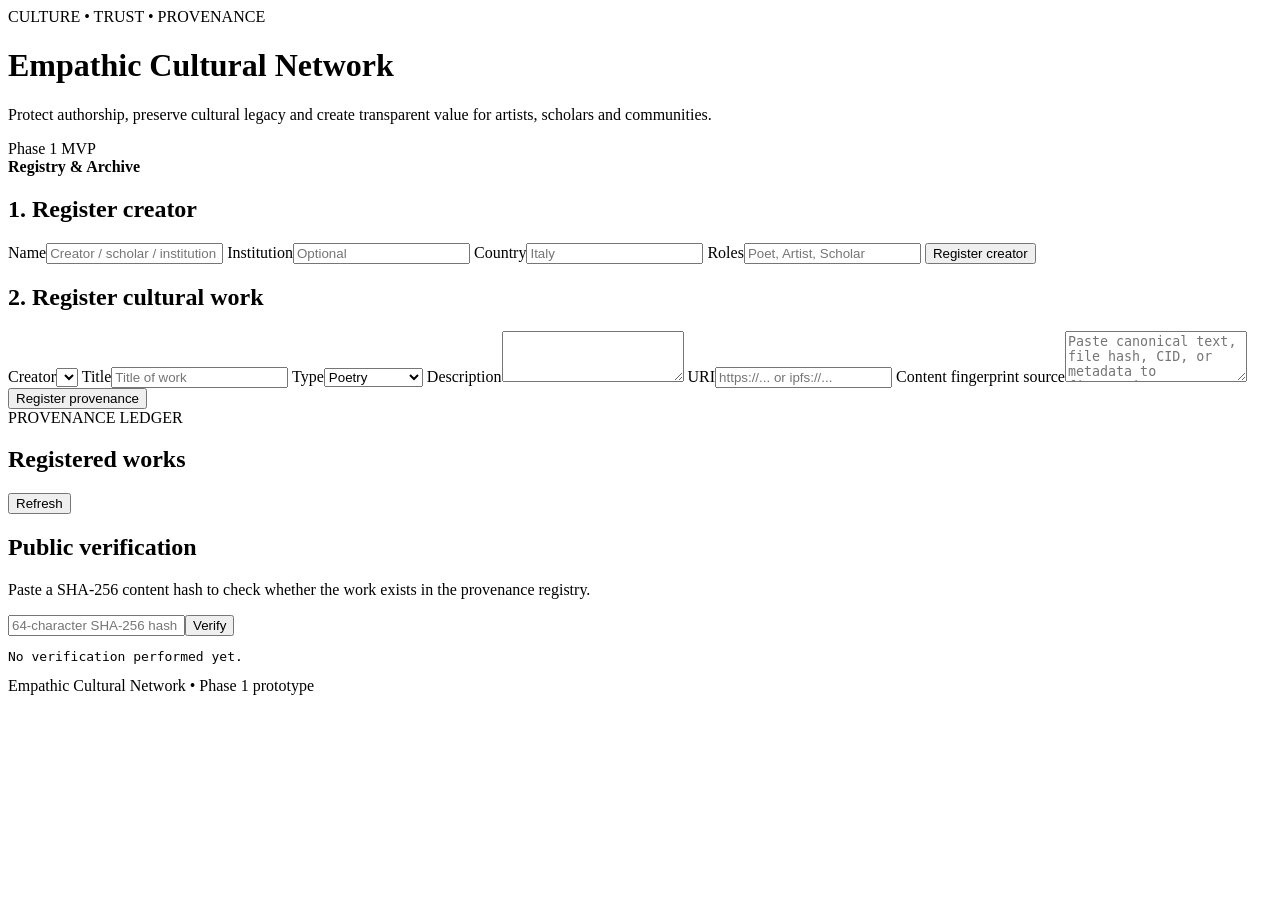
==== src/Empathic.Api/wwwroot/index.html @ 3e3ed970 "feat: add Phase 1 web interface" ====
<!doctype html>
<html lang="en">
<head>
  <meta charset="utf-8" />
  <meta name="viewport" content="width=device-width, initial-scale=1" />
  <title>Empathic Cultural Network</title>
  <link rel="stylesheet" href="styles.css" />
</head>
<body>
<header class="hero">
  <div>
    <span class="eyebrow">CULTURE • TRUST • PROVENANCE</span>
    <h1>Empathic Cultural Network</h1>
    <p>Protect authorship, preserve cultural legacy and create transparent value for artists, scholars and communities.</p>
  </div>
  <div class="badge">Phase 1 MVP<br><strong>Registry & Archive</strong></div>
</header>

<main>
  <section class="stats" id="stats"></section>

  <section class="grid two">
    <article class="card">
      <h2>1. Register creator</h2>
      <form id="creatorForm">
        <label>Name<input name="displayName" required placeholder="Creator / scholar / institution" /></label>
        <label>Institution<input name="institution" placeholder="Optional" /></label>
        <label>Country<input name="country" placeholder="Italy" /></label>
        <label>Roles<input name="roles" placeholder="Poet, Artist, Scholar" /></label>
        <button>Register creator</button>
      </form>
    </article>

    <article class="card">
      <h2>2. Register cultural work</h2>
      <form id="workForm">
        <label>Creator<select name="creatorId" id="creatorSelect" required></select></label>
        <label>Title<input name="title" required placeholder="Title of work" /></label>
        <label>Type<select name="workType"><option>Poetry</option><option>Painting</option><option>Manifesto</option><option>Performance</option><option>Music</option><option>Research</option><option>Other</option></select></label>
        <label>Description<textarea name="description" rows="3"></textarea></label>
        <label>URI<input name="externalUri" placeholder="https://... or ipfs://..." /></label>
        <label>Content fingerprint source<textarea name="contentFingerprintSource" rows="3" placeholder="Paste canonical text, file hash, CID, or metadata to fingerprint"></textarea></label>
        <button>Register provenance</button>
      </form>
    </article>
  </section>

  <section class="card">
    <div class="section-head">
      <div><span class="eyebrow">PROVENANCE LEDGER</span><h2>Registered works</h2></div>
      <button class="secondary" onclick="loadWorks()">Refresh</button>
    </div>
    <div id="works"></div>
  </section>

  <section class="card verify">
    <h2>Public verification</h2>
    <p>Paste a SHA-256 content hash to check whether the work exists in the provenance registry.</p>
    <div class="inline"><input id="verifyHash" placeholder="64-character SHA-256 hash"/><button onclick="verifyHash()">Verify</button></div>
    <pre id="verifyResult">No verification performed yet.</pre>
  </section>
</main>

<footer>Empathic Cultural Network • Phase 1 prototype</footer>
<script src="app.js"></script>
</body>
</html>
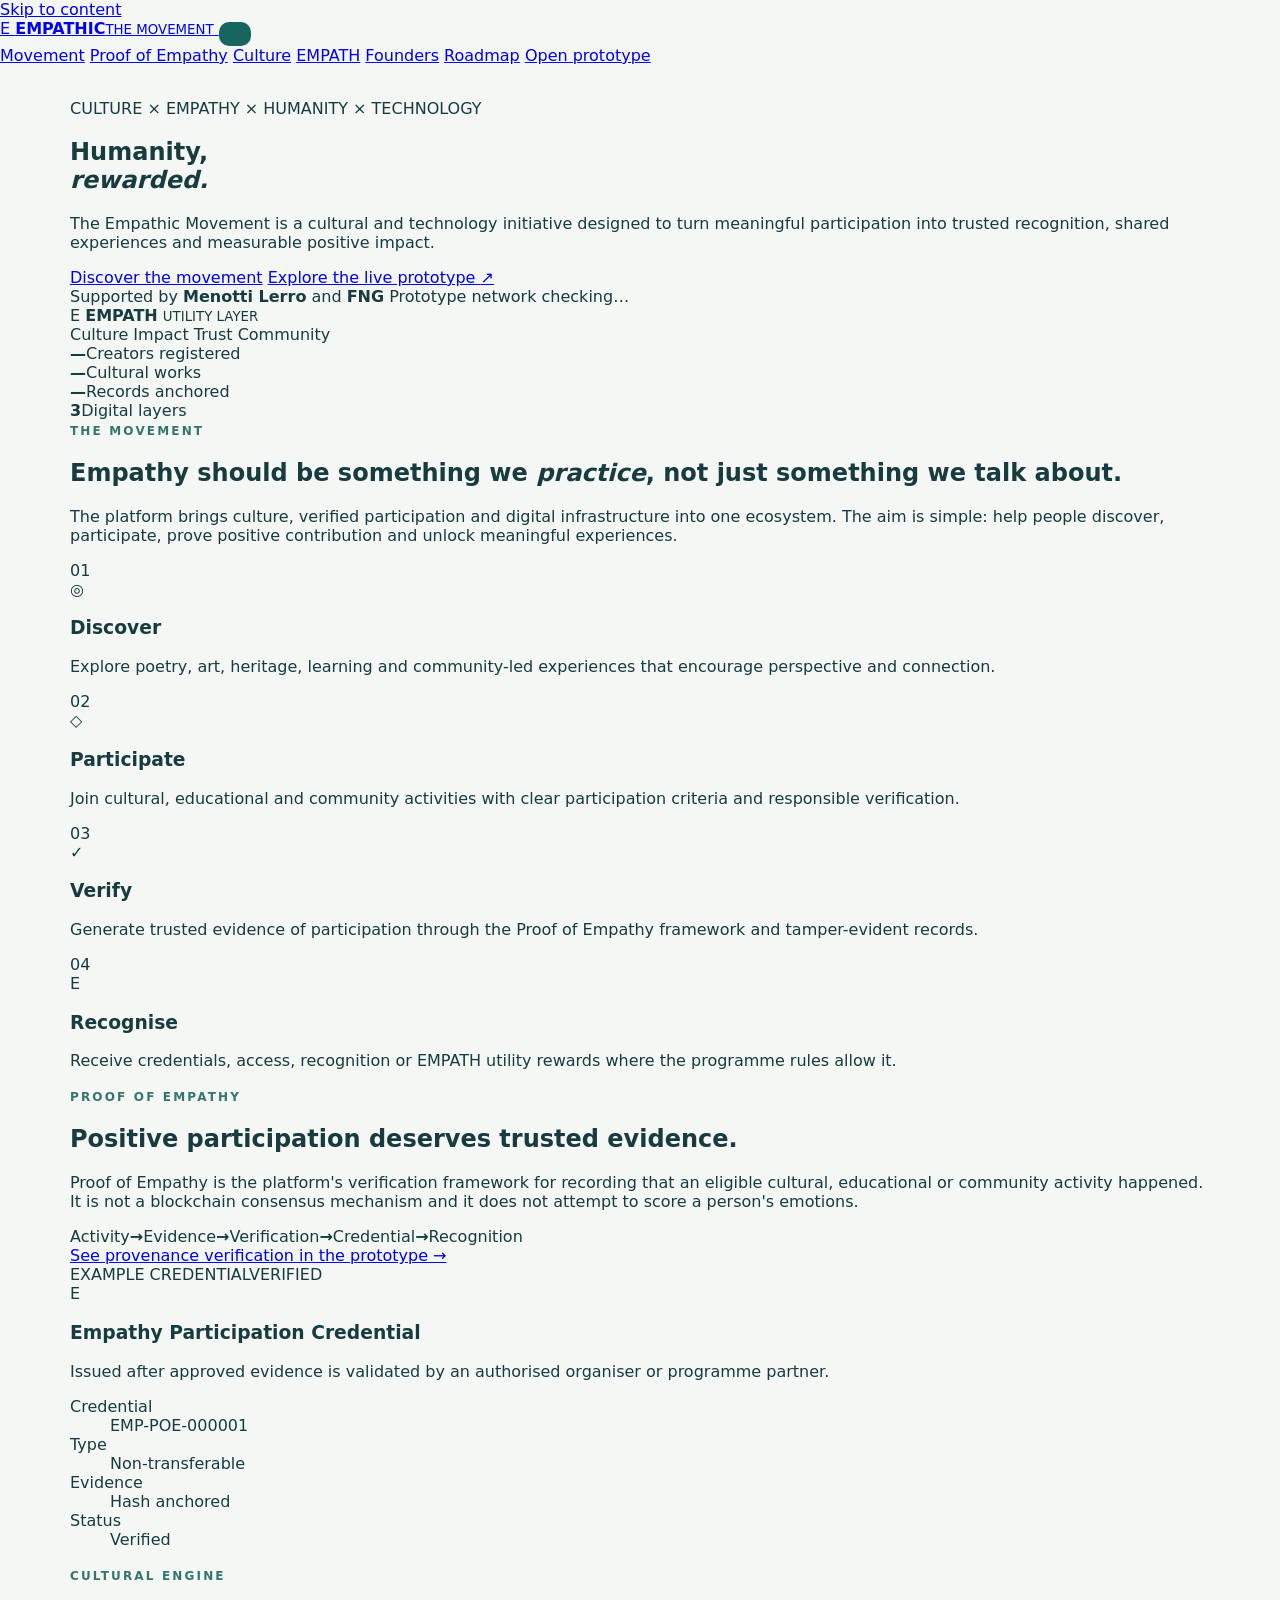
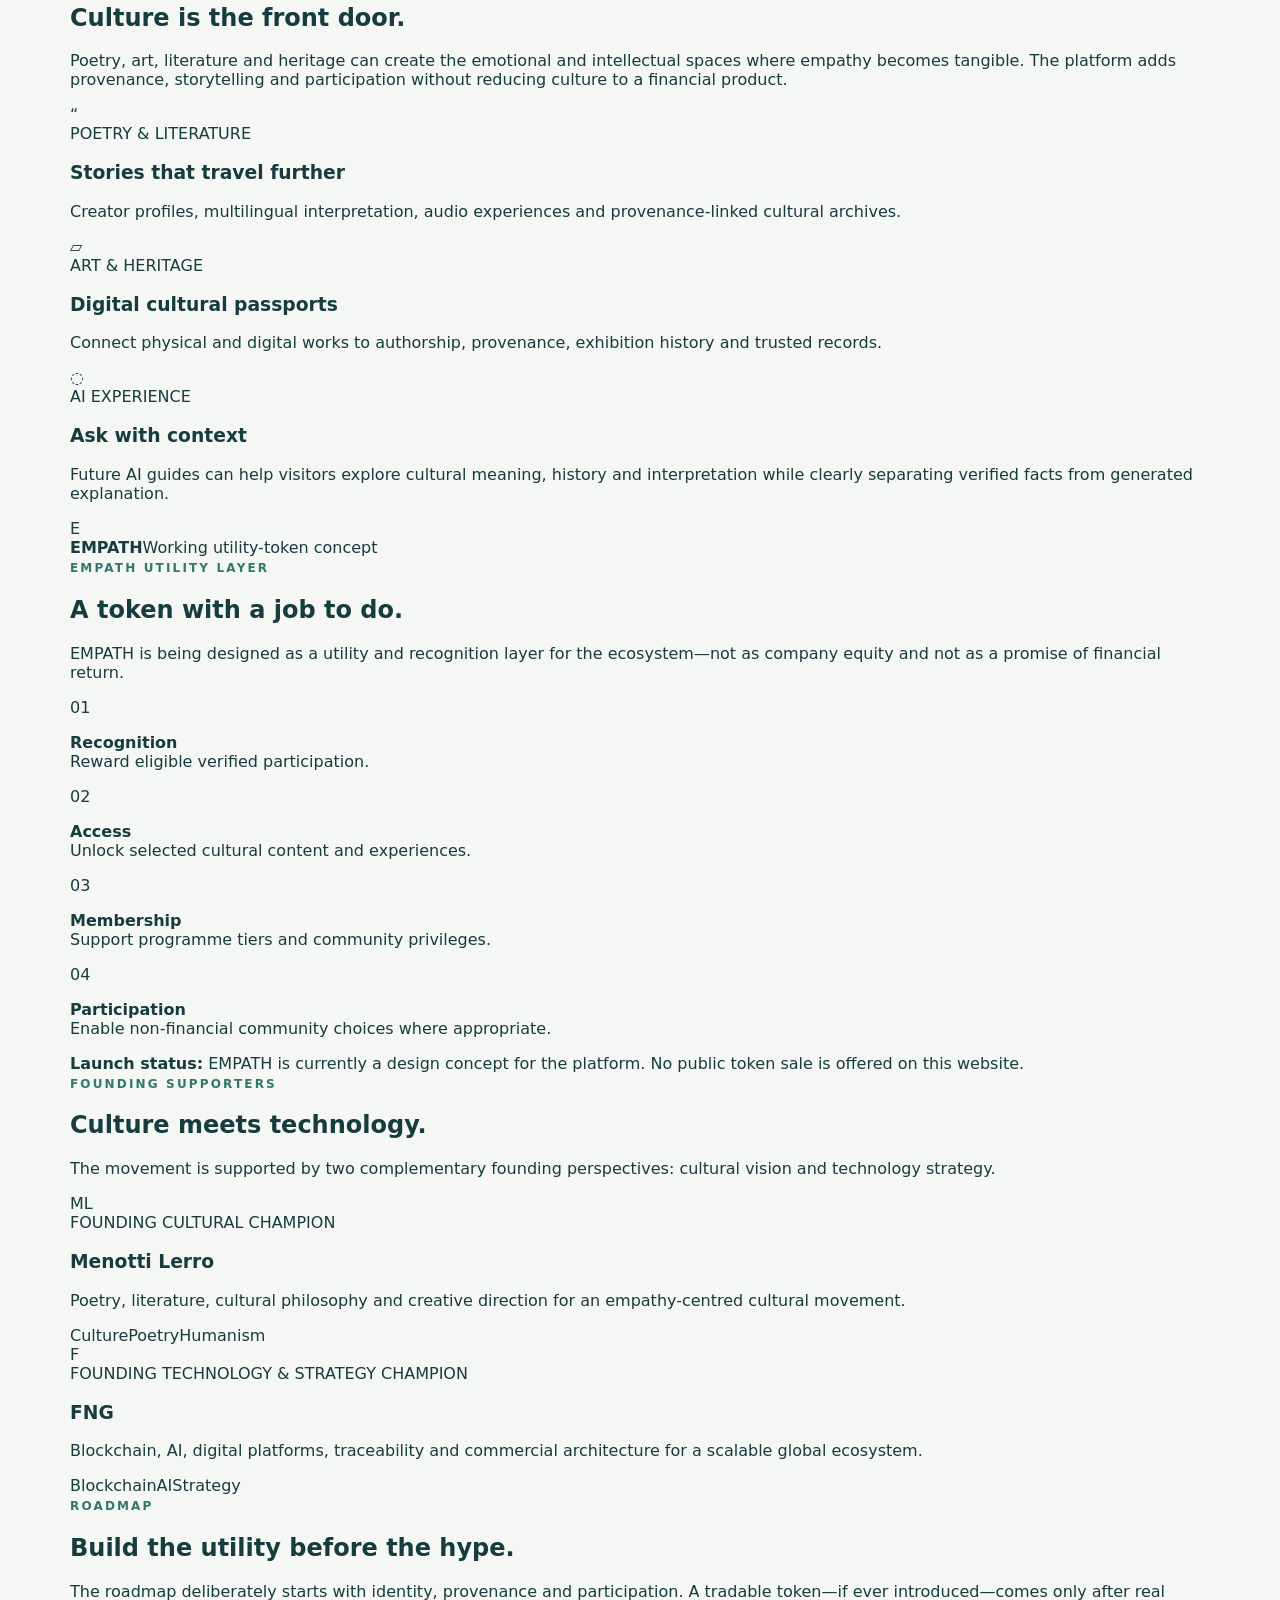
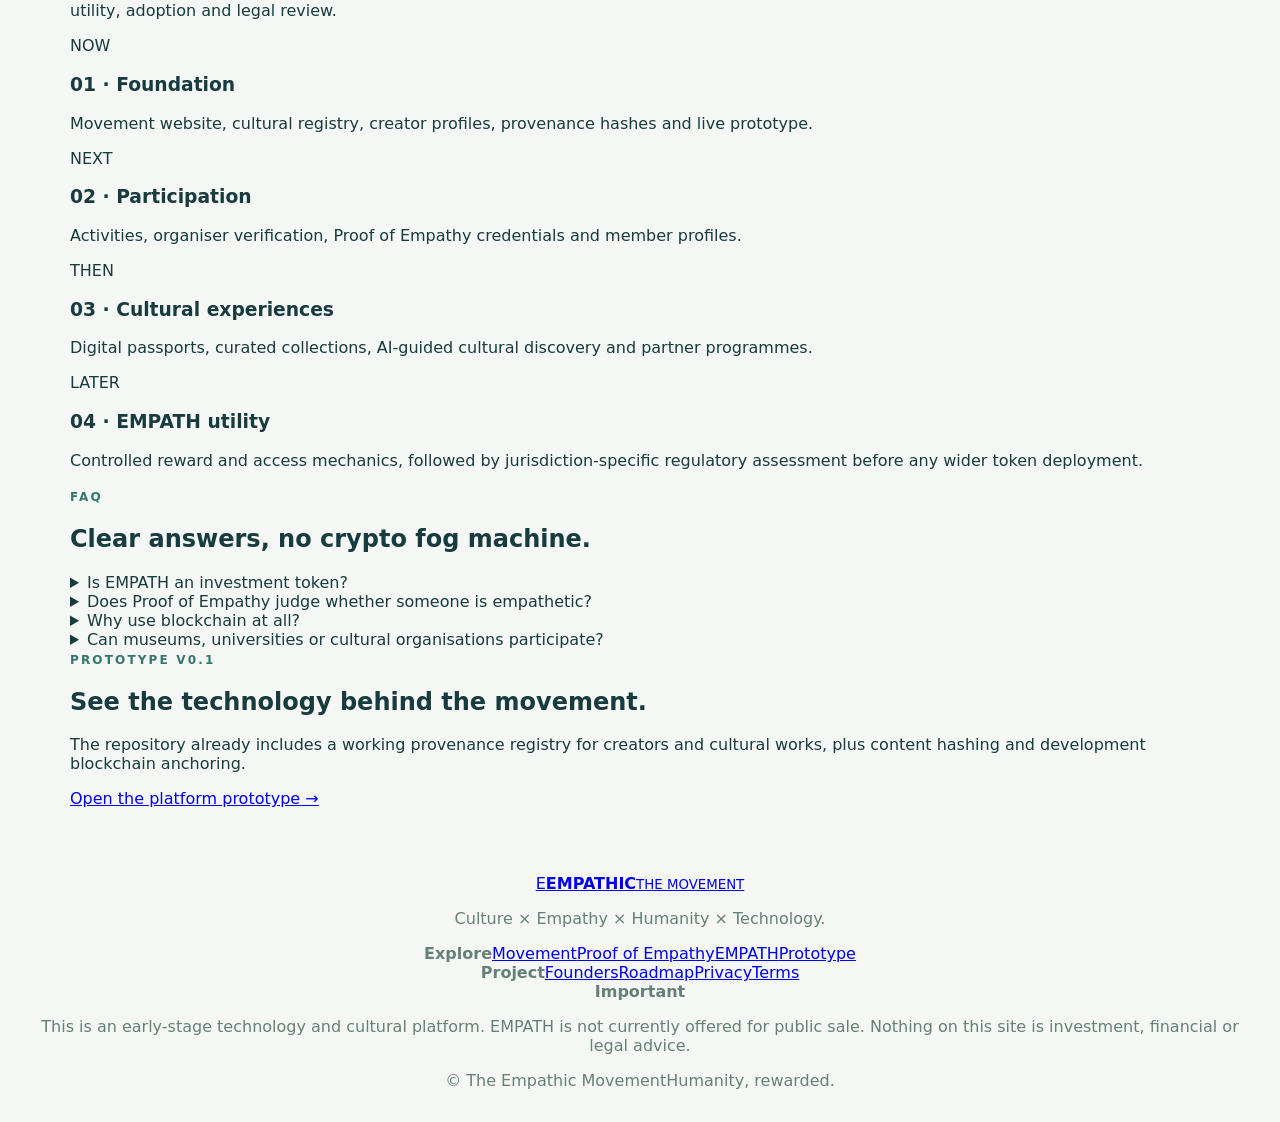
==== commit 8b41893d: "Build complete Empathic Movement public website" ====
--- a/src/Empathic.Api/wwwroot/index.html
+++ b/src/Empathic.Api/wwwroot/index.html
@@ -3,65 +3,214 @@
 <head>
   <meta charset="utf-8" />
   <meta name="viewport" content="width=device-width, initial-scale=1" />
-  <title>Empathic Cultural Network</title>
+  <meta name="description" content="The Empathic Movement connects culture, empathy, technology and verified positive participation. Explore the EMPATH utility concept, Proof of Empathy, cultural provenance and the live registry prototype." />
+  <meta name="theme-color" content="#0b2530" />
+  <meta property="og:title" content="The Empathic Movement" />
+  <meta property="og:description" content="Culture × Empathy × Humanity × Technology." />
+  <meta property="og:type" content="website" />
+  <title>The Empathic Movement | Humanity, rewarded.</title>
+  <link rel="icon" href="favicon.svg" type="image/svg+xml" />
+  <link rel="manifest" href="manifest.webmanifest" />
   <link rel="stylesheet" href="styles.css" />
 </head>
 <body>
-<header class="hero">
-  <div>
-    <span class="eyebrow">CULTURE • TRUST • PROVENANCE</span>
-    <h1>Empathic Cultural Network</h1>
-    <p>Protect authorship, preserve cultural legacy and create transparent value for artists, scholars and communities.</p>
-  </div>
-  <div class="badge">Phase 1 MVP<br><strong>Registry & Archive</strong></div>
-</header>
-
-<main>
-  <section class="stats" id="stats"></section>
-
-  <section class="grid two">
-    <article class="card">
-      <h2>1. Register creator</h2>
-      <form id="creatorForm">
-        <label>Name<input name="displayName" required placeholder="Creator / scholar / institution" /></label>
-        <label>Institution<input name="institution" placeholder="Optional" /></label>
-        <label>Country<input name="country" placeholder="Italy" /></label>
-        <label>Roles<input name="roles" placeholder="Poet, Artist, Scholar" /></label>
-        <button>Register creator</button>
-      </form>
-    </article>
-
-    <article class="card">
-      <h2>2. Register cultural work</h2>
-      <form id="workForm">
-        <label>Creator<select name="creatorId" id="creatorSelect" required></select></label>
-        <label>Title<input name="title" required placeholder="Title of work" /></label>
-        <label>Type<select name="workType"><option>Poetry</option><option>Painting</option><option>Manifesto</option><option>Performance</option><option>Music</option><option>Research</option><option>Other</option></select></label>
-        <label>Description<textarea name="description" rows="3"></textarea></label>
-        <label>URI<input name="externalUri" placeholder="https://... or ipfs://..." /></label>
-        <label>Content fingerprint source<textarea name="contentFingerprintSource" rows="3" placeholder="Paste canonical text, file hash, CID, or metadata to fingerprint"></textarea></label>
-        <button>Register provenance</button>
-      </form>
-    </article>
-  </section>
-
-  <section class="card">
-    <div class="section-head">
-      <div><span class="eyebrow">PROVENANCE LEDGER</span><h2>Registered works</h2></div>
-      <button class="secondary" onclick="loadWorks()">Refresh</button>
+  <a class="skip-link" href="#main">Skip to content</a>
+
+  <header class="site-header" id="top">
+    <div class="nav-shell">
+      <a class="brand" href="#top" aria-label="Empathic Movement home">
+        <span class="brand-mark" aria-hidden="true">E</span>
+        <span><strong>EMPATHIC</strong><small>THE MOVEMENT</small></span>
+      </a>
+      <button class="menu-toggle" id="menuToggle" aria-expanded="false" aria-controls="siteNav" aria-label="Open navigation">
+        <span></span><span></span><span></span>
+      </button>
+      <nav class="site-nav" id="siteNav" aria-label="Primary navigation">
+        <a href="#movement">Movement</a>
+        <a href="#proof">Proof of Empathy</a>
+        <a href="#culture">Culture</a>
+        <a href="#empath">EMPATH</a>
+        <a href="#founders">Founders</a>
+        <a href="#roadmap">Roadmap</a>
+        <a class="nav-cta" href="platform.html">Open prototype</a>
+      </nav>
     </div>
-    <div id="works"></div>
-  </section>
-
-  <section class="card verify">
-    <h2>Public verification</h2>
-    <p>Paste a SHA-256 content hash to check whether the work exists in the provenance registry.</p>
-    <div class="inline"><input id="verifyHash" placeholder="64-character SHA-256 hash"/><button onclick="verifyHash()">Verify</button></div>
-    <pre id="verifyResult">No verification performed yet.</pre>
-  </section>
-</main>
-
-<footer>Empathic Cultural Network • Phase 1 prototype</footer>
-<script src="app.js"></script>
+  </header>
+
+  <main id="main">
+    <section class="hero-section">
+      <div class="hero-glow hero-glow-one"></div>
+      <div class="hero-glow hero-glow-two"></div>
+      <div class="container hero-grid">
+        <div class="hero-copy reveal">
+          <span class="kicker"><span class="status-dot"></span> CULTURE × EMPATHY × HUMANITY × TECHNOLOGY</span>
+          <h1>Humanity,<br><em>rewarded.</em></h1>
+          <p class="hero-lead">The Empathic Movement is a cultural and technology initiative designed to turn meaningful participation into trusted recognition, shared experiences and measurable positive impact.</p>
+          <div class="hero-actions">
+            <a class="button button-primary" href="#movement">Discover the movement</a>
+            <a class="button button-ghost" href="platform.html">Explore the live prototype <span aria-hidden="true">↗</span></a>
+          </div>
+          <div class="trust-row">
+            <span>Supported by <strong>Menotti Lerro</strong> and <strong>FNG</strong></span>
+            <span class="trust-divider"></span>
+            <span id="networkStatus">Prototype network checking…</span>
+          </div>
+        </div>
+
+        <div class="hero-visual reveal" aria-label="Empathic ecosystem visualisation">
+          <div class="orbit-card">
+            <div class="orbit orbit-a"></div>
+            <div class="orbit orbit-b"></div>
+            <div class="orbit orbit-c"></div>
+            <div class="core-token">
+              <span class="core-symbol">E</span>
+              <strong>EMPATH</strong>
+              <small>UTILITY LAYER</small>
+            </div>
+            <span class="node node-culture">Culture</span>
+            <span class="node node-impact">Impact</span>
+            <span class="node node-trust">Trust</span>
+            <span class="node node-community">Community</span>
+          </div>
+        </div>
+      </div>
+    </section>
+
+    <section class="network-strip" aria-label="Prototype network statistics">
+      <div class="container stats-grid">
+        <div class="live-stat"><strong id="statCreators">—</strong><span>Creators registered</span></div>
+        <div class="live-stat"><strong id="statWorks">—</strong><span>Cultural works</span></div>
+        <div class="live-stat"><strong id="statAnchored">—</strong><span>Records anchored</span></div>
+        <div class="live-stat"><strong>3</strong><span>Digital layers</span></div>
+      </div>
+    </section>
+
+    <section class="section" id="movement">
+      <div class="container">
+        <div class="section-heading reveal">
+          <span class="eyebrow">THE MOVEMENT</span>
+          <h2>Empathy should be something we <em>practice</em>, not just something we talk about.</h2>
+          <p>The platform brings culture, verified participation and digital infrastructure into one ecosystem. The aim is simple: help people discover, participate, prove positive contribution and unlock meaningful experiences.</p>
+        </div>
+
+        <div class="loop-grid">
+          <article class="loop-card reveal"><span class="step-number">01</span><div class="loop-icon">◎</div><h3>Discover</h3><p>Explore poetry, art, heritage, learning and community-led experiences that encourage perspective and connection.</p></article>
+          <article class="loop-card reveal"><span class="step-number">02</span><div class="loop-icon">◇</div><h3>Participate</h3><p>Join cultural, educational and community activities with clear participation criteria and responsible verification.</p></article>
+          <article class="loop-card reveal"><span class="step-number">03</span><div class="loop-icon">✓</div><h3>Verify</h3><p>Generate trusted evidence of participation through the Proof of Empathy framework and tamper-evident records.</p></article>
+          <article class="loop-card reveal"><span class="step-number">04</span><div class="loop-icon">E</div><h3>Recognise</h3><p>Receive credentials, access, recognition or EMPATH utility rewards where the programme rules allow it.</p></article>
+        </div>
+      </div>
+    </section>
+
+    <section class="section section-dark" id="proof">
+      <div class="container proof-grid">
+        <div class="proof-copy reveal">
+          <span class="eyebrow light">PROOF OF EMPATHY</span>
+          <h2>Positive participation deserves trusted evidence.</h2>
+          <p>Proof of Empathy is the platform's verification framework for recording that an eligible cultural, educational or community activity happened. It is not a blockchain consensus mechanism and it does not attempt to score a person's emotions.</p>
+          <div class="proof-flow" aria-label="Proof of Empathy process">
+            <span>Activity</span><b>→</b><span>Evidence</span><b>→</b><span>Verification</span><b>→</b><span>Credential</span><b>→</b><span>Recognition</span>
+          </div>
+          <a class="text-link light-link" href="platform.html">See provenance verification in the prototype →</a>
+        </div>
+        <div class="proof-panel reveal">
+          <div class="proof-panel-header"><span class="tiny-label">EXAMPLE CREDENTIAL</span><span class="verified-pill">VERIFIED</span></div>
+          <div class="credential-mark">E</div>
+          <h3>Empathy Participation Credential</h3>
+          <p>Issued after approved evidence is validated by an authorised organiser or programme partner.</p>
+          <dl class="credential-data"><div><dt>Credential</dt><dd>EMP-POE-000001</dd></div><div><dt>Type</dt><dd>Non-transferable</dd></div><div><dt>Evidence</dt><dd>Hash anchored</dd></div><div><dt>Status</dt><dd>Verified</dd></div></dl>
+        </div>
+      </div>
+    </section>
+
+    <section class="section" id="culture">
+      <div class="container">
+        <div class="split-heading reveal">
+          <div><span class="eyebrow">CULTURAL ENGINE</span><h2>Culture is the front door.</h2></div>
+          <p>Poetry, art, literature and heritage can create the emotional and intellectual spaces where empathy becomes tangible. The platform adds provenance, storytelling and participation without reducing culture to a financial product.</p>
+        </div>
+
+        <div class="culture-grid">
+          <article class="feature feature-wide reveal"><div class="feature-visual poetry-visual"><span>“</span><div class="poem-lines"><i></i><i></i><i></i><i></i></div></div><div><span class="tiny-label">POETRY & LITERATURE</span><h3>Stories that travel further</h3><p>Creator profiles, multilingual interpretation, audio experiences and provenance-linked cultural archives.</p></div></article>
+          <article class="feature reveal"><div class="feature-icon">▱</div><span class="tiny-label">ART & HERITAGE</span><h3>Digital cultural passports</h3><p>Connect physical and digital works to authorship, provenance, exhibition history and trusted records.</p></article>
+          <article class="feature reveal"><div class="feature-icon">◌</div><span class="tiny-label">AI EXPERIENCE</span><h3>Ask with context</h3><p>Future AI guides can help visitors explore cultural meaning, history and interpretation while clearly separating verified facts from generated explanation.</p></article>
+        </div>
+      </div>
+    </section>
+
+    <section class="section token-section" id="empath">
+      <div class="container token-grid">
+        <div class="token-visual reveal">
+          <div class="token-coin"><div class="token-ring"><span>E</span></div></div>
+          <div class="token-caption"><strong>EMPATH</strong><span>Working utility-token concept</span></div>
+        </div>
+        <div class="token-copy reveal">
+          <span class="eyebrow">EMPATH UTILITY LAYER</span>
+          <h2>A token with a job to do.</h2>
+          <p>EMPATH is being designed as a utility and recognition layer for the ecosystem—not as company equity and not as a promise of financial return.</p>
+          <div class="utility-list">
+            <div><span>01</span><p><strong>Recognition</strong><br>Reward eligible verified participation.</p></div>
+            <div><span>02</span><p><strong>Access</strong><br>Unlock selected cultural content and experiences.</p></div>
+            <div><span>03</span><p><strong>Membership</strong><br>Support programme tiers and community privileges.</p></div>
+            <div><span>04</span><p><strong>Participation</strong><br>Enable non-financial community choices where appropriate.</p></div>
+          </div>
+          <div class="notice"><strong>Launch status:</strong> EMPATH is currently a design concept for the platform. No public token sale is offered on this website.</div>
+        </div>
+      </div>
+    </section>
+
+    <section class="section section-soft" id="founders">
+      <div class="container">
+        <div class="section-heading compact reveal"><span class="eyebrow">FOUNDING SUPPORTERS</span><h2>Culture meets technology.</h2><p>The movement is supported by two complementary founding perspectives: cultural vision and technology strategy.</p></div>
+        <div class="founder-grid">
+          <article class="founder-card reveal"><div class="founder-monogram">ML</div><div><span class="tiny-label">FOUNDING CULTURAL CHAMPION</span><h3>Menotti Lerro</h3><p>Poetry, literature, cultural philosophy and creative direction for an empathy-centred cultural movement.</p><div class="tag-row"><span>Culture</span><span>Poetry</span><span>Humanism</span></div></div></article>
+          <article class="founder-card reveal"><div class="founder-monogram alternate">F</div><div><span class="tiny-label">FOUNDING TECHNOLOGY & STRATEGY CHAMPION</span><h3>FNG</h3><p>Blockchain, AI, digital platforms, traceability and commercial architecture for a scalable global ecosystem.</p><div class="tag-row"><span>Blockchain</span><span>AI</span><span>Strategy</span></div></div></article>
+        </div>
+      </div>
+    </section>
+
+    <section class="section" id="roadmap">
+      <div class="container">
+        <div class="split-heading reveal"><div><span class="eyebrow">ROADMAP</span><h2>Build the utility before the hype.</h2></div><p>The roadmap deliberately starts with identity, provenance and participation. A tradable token—if ever introduced—comes only after real utility, adoption and legal review.</p></div>
+        <div class="roadmap">
+          <article class="roadmap-item active reveal"><span>NOW</span><div><h3>01 · Foundation</h3><p>Movement website, cultural registry, creator profiles, provenance hashes and live prototype.</p></div></article>
+          <article class="roadmap-item reveal"><span>NEXT</span><div><h3>02 · Participation</h3><p>Activities, organiser verification, Proof of Empathy credentials and member profiles.</p></div></article>
+          <article class="roadmap-item reveal"><span>THEN</span><div><h3>03 · Cultural experiences</h3><p>Digital passports, curated collections, AI-guided cultural discovery and partner programmes.</p></div></article>
+          <article class="roadmap-item reveal"><span>LATER</span><div><h3>04 · EMPATH utility</h3><p>Controlled reward and access mechanics, followed by jurisdiction-specific regulatory assessment before any wider token deployment.</p></div></article>
+        </div>
+      </div>
+    </section>
+
+    <section class="section faq-section" id="faq">
+      <div class="container faq-grid">
+        <div class="reveal"><span class="eyebrow">FAQ</span><h2>Clear answers, no crypto fog machine.</h2></div>
+        <div class="accordion reveal">
+          <details><summary>Is EMPATH an investment token?</summary><p>No. The current design positions EMPATH as a utility and recognition mechanism. The platform does not promise returns, profit sharing or ownership of the operating company to token holders.</p></details>
+          <details><summary>Does Proof of Empathy judge whether someone is empathetic?</summary><p>No. It verifies eligible participation or evidence defined by a programme. It should not claim to measure a person's inner emotional state.</p></details>
+          <details><summary>Why use blockchain at all?</summary><p>For narrow cases where tamper-evident provenance, credentials or auditability add value. Ordinary application data stays off-chain where that is safer, cheaper and more private.</p></details>
+          <details><summary>Can museums, universities or cultural organisations participate?</summary><p>That is a core intended direction. Partner organisations could register activities, verify participation, issue cultural passports and run branded cultural programmes.</p></details>
+        </div>
+      </div>
+    </section>
+
+    <section class="cta-section">
+      <div class="container cta-card reveal">
+        <div><span class="eyebrow light">PROTOTYPE V0.1</span><h2>See the technology behind the movement.</h2><p>The repository already includes a working provenance registry for creators and cultural works, plus content hashing and development blockchain anchoring.</p></div>
+        <a class="button button-light" href="platform.html">Open the platform prototype →</a>
+      </div>
+    </section>
+  </main>
+
+  <footer class="site-footer">
+    <div class="container footer-grid">
+      <div><a class="brand footer-brand" href="#top"><span class="brand-mark">E</span><span><strong>EMPATHIC</strong><small>THE MOVEMENT</small></span></a><p>Culture × Empathy × Humanity × Technology.</p></div>
+      <div><strong>Explore</strong><a href="#movement">Movement</a><a href="#proof">Proof of Empathy</a><a href="#empath">EMPATH</a><a href="platform.html">Prototype</a></div>
+      <div><strong>Project</strong><a href="#founders">Founders</a><a href="#roadmap">Roadmap</a><a href="privacy.html">Privacy</a><a href="terms.html">Terms</a></div>
+      <div class="footer-note"><strong>Important</strong><p>This is an early-stage technology and cultural platform. EMPATH is not currently offered for public sale. Nothing on this site is investment, financial or legal advice.</p></div>
+    </div>
+    <div class="container footer-bottom"><span>© <span id="year"></span> The Empathic Movement</span><span>Humanity, rewarded.</span></div>
+  </footer>
+
+  <script src="site.js" defer></script>
 </body>
 </html>
--- a/src/Empathic.Api/wwwroot/styles.css
+++ b/src/Empathic.Api/wwwroot/styles.css
@@ -0,0 +1 @@
+:root{font-family:Inter,ui-sans-serif,system-ui,-apple-system,BlinkMacSystemFont,"Segoe UI",sans-serif;color:#173b3f;background:#f4f7f3}*{box-sizing:border-box}body{margin:0}.hero{padding:52px max(24px,calc((100vw - 1180px)/2));display:flex;justify-content:space-between;gap:32px;align-items:center;background:linear-gradient(120deg,#e9f3ee,#eef2fb 55%,#f7eee7);border-bottom:1px solid #dce6df}.hero h1{font-family:Georgia,serif;font-size:clamp(36px,5vw,64px);margin:8px 0;color:#123b48}.hero p{max-width:760px;font-size:18px;line-height:1.6;color:#45646a}.eyebrow{font-size:12px;font-weight:800;letter-spacing:.18em;color:#34766e}.badge{min-width:220px;padding:22px;border-radius:18px;background:#123f43;color:white;text-align:center;box-shadow:0 12px 30px #133f4320}.badge strong{font-size:20px}main{max-width:1180px;margin:34px auto;padding:0 20px}.stats{display:grid;grid-template-columns:repeat(4,1fr);gap:16px;margin-bottom:20px}.stat,.card{background:white;border:1px solid #dfe8e3;border-radius:18px;box-shadow:0 8px 25px #1c50420b}.stat{padding:22px}.stat b{font-size:32px;display:block;color:#153e47}.stat span{font-size:13px;color:#658078}.grid.two{display:grid;grid-template-columns:1fr 1fr;gap:20px;margin-bottom:20px}.card{padding:26px;margin-bottom:20px}.card h2{font-family:Georgia,serif;margin-top:0;color:#173f49}form{display:grid;gap:13px}label{display:grid;gap:6px;font-size:13px;font-weight:700;color:#4e6a66}input,select,textarea{width:100%;padding:12px 13px;border-radius:10px;border:1px solid #ccdcd4;background:#fbfdfc;font:inherit;color:#173b3f}textarea{resize:vertical}button{border:0;border-radius:10px;padding:12px 16px;background:#16655e;color:#fff;font-weight:800;cursor:pointer}button:hover{filter:brightness(.95)}button.secondary{background:#edf4f1;color:#235e58}.section-head{display:flex;align-items:center;justify-content:space-between;gap:12px}.work{display:grid;grid-template-columns:1fr auto;gap:16px;padding:18px 0;border-top:1px solid #e5ece8}.work:first-child{border-top:0}.work h3{margin:0 0 5px}.meta{font-size:13px;color:#668078}.hash{font-family:ui-monospace,SFMono-Regular,Menlo,monospace;font-size:12px;background:#f1f6f4;border-radius:8px;padding:8px;overflow-wrap:anywhere;margin-top:10px}.status{display:inline-flex;padding:4px 8px;border-radius:999px;background:#edf5ee;color:#36714a;font-size:12px;font-weight:800}.status.pending{background:#fff5dd;color:#8a6716}.inline{display:flex;gap:10px}.inline input{flex:1}pre{white-space:pre-wrap;background:#102e32;color:#dff4eb;border-radius:12px;padding:16px;min-height:70px;overflow:auto}footer{text-align:center;padding:32px;color:#658078}@media(max-width:800px){.hero{align-items:flex-start;flex-direction:column}.badge{width:100%}.grid.two,.stats{grid-template-columns:1fr}.work{grid-template-columns:1fr}.inline{flex-direction:column}}
